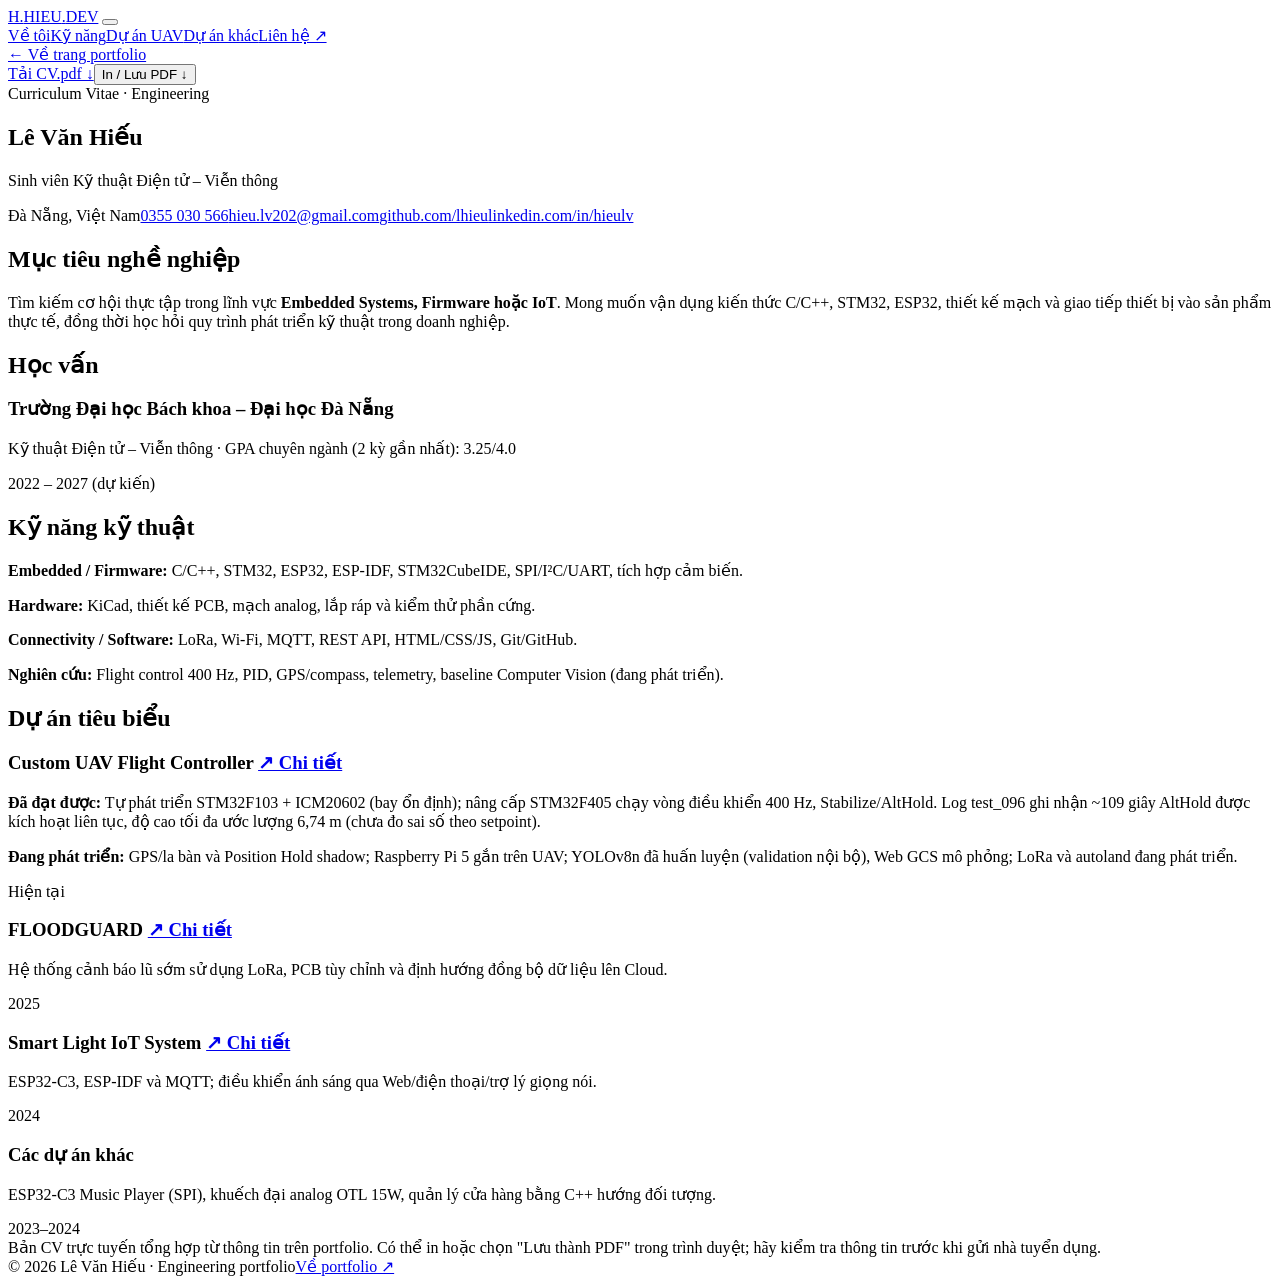
==== cv.html @ 981222a8 "Add files via upload" ====
<!doctype html>
<html lang="vi"><head><meta charset="utf-8"><meta name="viewport" content="width=device-width, initial-scale=1">
<meta name="description" content="CV trực tuyến của Lê Văn Hiếu, sinh viên Kỹ thuật Điện tử – Viễn thông, quan tâm đến thực tập Embedded/Firmware/IoT.">
<meta name="theme-color" content="#10243d"><title>CV | Lê Văn Hiếu – Embedded & Firmware</title>
<link rel="preconnect" href="https://fonts.googleapis.com"><link rel="preconnect" href="https://fonts.gstatic.com" crossorigin>
<link href="https://fonts.googleapis.com/css2?family=Inter:wght@400;500;600;700;800;900&display=swap" rel="stylesheet">
<link rel="icon" type="image/svg+xml" href="data/favicon.svg"><link rel="stylesheet" href="assets/style.css">
<script src="assets/site.js" defer></script></head><body class="cv-page">
<header class="topbar"><div class="wrap nav-inner"><a class="brand" href="index.html" aria-label="Lê Văn Hiếu, trang chủ"><span class="brand-mark">H.</span><span>HIEU<span class="brand-dot">.</span>DEV</span></a>
<button class="menu-button" type="button" aria-label="Mở menu điều hướng" aria-expanded="false" aria-controls="primary-menu"><span></span><span></span><span></span></button>
<nav class="primary-nav" id="primary-menu" aria-label="Điều hướng chính"><a href="index.html#about">Về tôi</a><a href="index.html#skills">Kỹ năng</a><a href="uav.html">Dự án UAV</a><a href="index.html#projects">Dự án khác</a><a class="nav-cta" href="index.html#contact">Liên hệ ↗</a></nav></div></header>
<main class="cv-paper-wrapper" id="main">
<div class="wrap cv-print-toolbar"><a href="index.html#about">← Về trang portfolio</a><div class="cv-toolbar-actions"><a class="btn btn-light" href="data/cv.pdf" download="Le_Van_Hieu_CV.pdf">Tải CV.pdf ↓</a><button type="button" class="btn btn-primary" onclick="window.print()">In / Lưu PDF ↓</button></div></div>
<article class="cv-paper" aria-label="Curriculum vitae – Lê Văn Hiếu">
<header class="cv-paper-head"><div><div class="eyebrow">Curriculum Vitae · Engineering</div><h1>Lê Văn <span>Hiếu</span></h1><p>Sinh viên Kỹ thuật Điện tử – Viễn thông</p></div><div class="cv-paper-contact"><span>Đà Nẵng, Việt Nam</span><a href="tel:+84355030566">0355 030 566</a><a href="mailto:hieu.lv202@gmail.com">hieu.lv202@gmail.com</a><a href="https://github.com/lhieu">github.com/lhieu</a><a href="https://linkedin.com/in/hieulv">linkedin.com/in/hieulv</a></div></header>
<section class="cv-paper-section"><h2>Mục tiêu nghề nghiệp</h2><p>Tìm kiếm cơ hội thực tập trong lĩnh vực <strong>Embedded Systems, Firmware hoặc IoT</strong>. Mong muốn vận dụng kiến thức C/C++, STM32, ESP32, thiết kế mạch và giao tiếp thiết bị vào sản phẩm thực tế, đồng thời học hỏi quy trình phát triển kỹ thuật trong doanh nghiệp.</p></section>
<section class="cv-paper-section"><h2>Học vấn</h2><div class="cv-paper-entry"><div><h3>Trường Đại học Bách khoa – Đại học Đà Nẵng</h3><p>Kỹ thuật Điện tử – Viễn thông · GPA chuyên ngành (2 kỳ gần nhất): 3.25/4.0</p></div><span>2022 – 2027 (dự kiến)</span></div></section>
<section class="cv-paper-section"><h2>Kỹ năng kỹ thuật</h2><div class="cv-paper-cols"><div><p><strong>Embedded / Firmware:</strong> C/C++, STM32, ESP32, ESP-IDF, STM32CubeIDE, SPI/I²C/UART, tích hợp cảm biến.</p><p><strong>Hardware:</strong> KiCad, thiết kế PCB, mạch analog, lắp ráp và kiểm thử phần cứng.</p></div><div><p><strong>Connectivity / Software:</strong> LoRa, Wi-Fi, MQTT, REST API, HTML/CSS/JS, Git/GitHub.</p><p><strong>Nghiên cứu:</strong> Flight control 400 Hz, PID, GPS/compass, telemetry, baseline Computer Vision (đang phát triển).</p></div></div></section>
<section class="cv-paper-section"><h2>Dự án tiêu biểu</h2>
<div class="cv-paper-entry"><div><h3>Custom UAV Flight Controller <a href="uav.html">↗ Chi tiết</a></h3><p><strong>Đã đạt được:</strong> Tự phát triển STM32F103 + ICM20602 (bay ổn định); nâng cấp STM32F405 chạy vòng điều khiển 400 Hz, Stabilize/AltHold. Log test_096 ghi nhận ~109 giây AltHold được kích hoạt liên tục, độ cao tối đa ước lượng 6,74 m (chưa đo sai số theo setpoint).</p><p><strong>Đang phát triển:</strong> GPS/la bàn và Position Hold shadow; Raspberry Pi 5 gắn trên UAV; YOLOv8n đã huấn luyện (validation nội bộ), Web GCS mô phỏng; LoRa và autoland đang phát triển.</p></div><span>Hiện tại</span></div>
<div class="cv-paper-entry"><div><h3>FLOODGUARD <a href="projects/floodguard.html">↗ Chi tiết</a></h3><p>Hệ thống cảnh báo lũ sớm sử dụng LoRa, PCB tùy chỉnh và định hướng đồng bộ dữ liệu lên Cloud.</p></div><span>2025</span></div>
<div class="cv-paper-entry"><div><h3>Smart Light IoT System <a href="projects/smart-light.html">↗ Chi tiết</a></h3><p>ESP32-C3, ESP-IDF và MQTT; điều khiển ánh sáng qua Web/điện thoại/trợ lý giọng nói.</p></div><span>2024</span></div>
<div class="cv-paper-entry"><div><h3>Các dự án khác</h3><p>ESP32-C3 Music Player (SPI), khuếch đại analog OTL 15W, quản lý cửa hàng bằng C++ hướng đối tượng.</p></div><span>2023–2024</span></div>
</section>
<footer class="cv-paper-foot">Bản CV trực tuyến tổng hợp từ thông tin trên portfolio. Có thể in hoặc chọn "Lưu thành PDF" trong trình duyệt; hãy kiểm tra thông tin trước khi gửi nhà tuyển dụng.</footer>
</article>
</main><footer class="footer cv-screen-footer"><div class="wrap"><span>© 2026 Lê Văn Hiếu · Engineering portfolio</span><a href="index.html">Về portfolio ↗</a></div></footer>
</body></html>
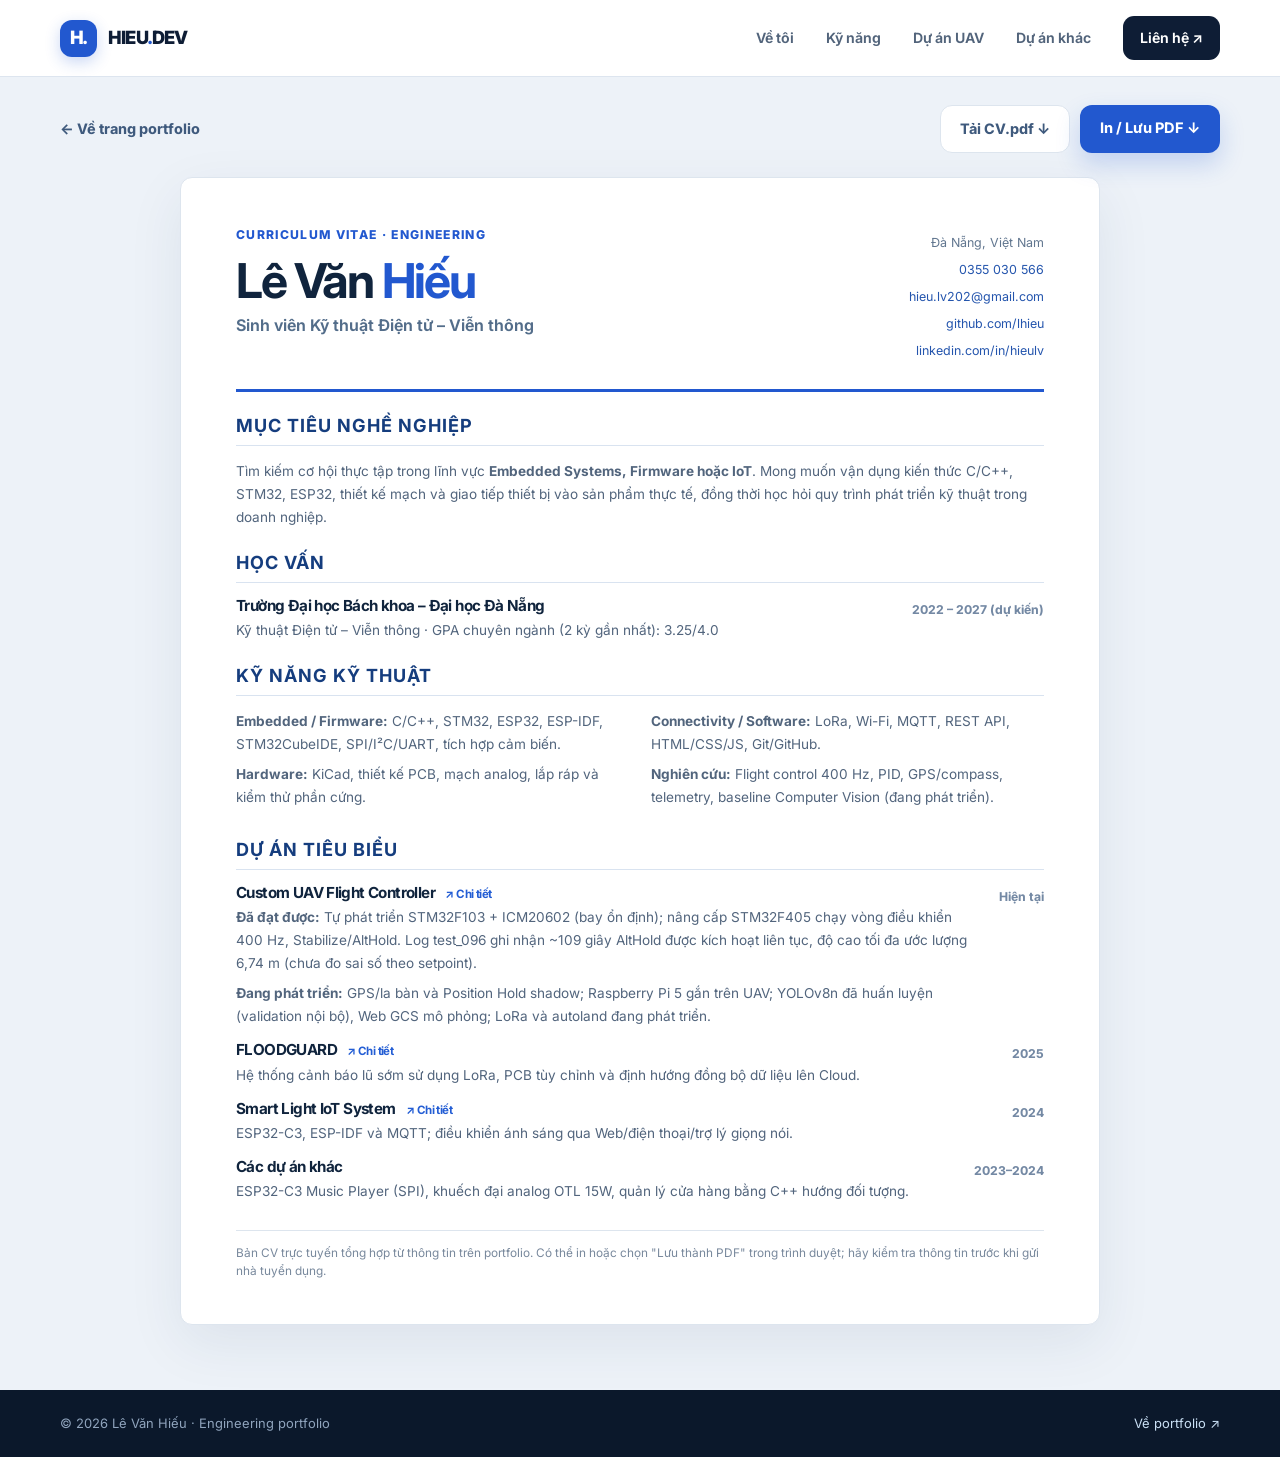
==== commit b07bb037: "cv.html" ====
--- a/cv.html
+++ b/cv.html
@@ -4,7 +4,7 @@
 <meta name="theme-color" content="#10243d"><title>CV | Lê Văn Hiếu – Embedded & Firmware</title>
 <link rel="preconnect" href="https://fonts.googleapis.com"><link rel="preconnect" href="https://fonts.gstatic.com" crossorigin>
 <link href="https://fonts.googleapis.com/css2?family=Inter:wght@400;500;600;700;800;900&display=swap" rel="stylesheet">
-<link rel="icon" type="image/svg+xml" href="data/favicon.svg"><link rel="stylesheet" href="assets/style.css">
+<link rel="icon" type="image/png" href="data/favicon.png"><link rel="stylesheet" href="assets/style.css">
 <script src="assets/site.js" defer></script></head><body class="cv-page">
 <header class="topbar"><div class="wrap nav-inner"><a class="brand" href="index.html" aria-label="Lê Văn Hiếu, trang chủ"><span class="brand-mark">H.</span><span>HIEU<span class="brand-dot">.</span>DEV</span></a>
 <button class="menu-button" type="button" aria-label="Mở menu điều hướng" aria-expanded="false" aria-controls="primary-menu"><span></span><span></span><span></span></button>
@@ -25,4 +25,4 @@
 <footer class="cv-paper-foot">Bản CV trực tuyến tổng hợp từ thông tin trên portfolio. Có thể in hoặc chọn "Lưu thành PDF" trong trình duyệt; hãy kiểm tra thông tin trước khi gửi nhà tuyển dụng.</footer>
 </article>
 </main><footer class="footer cv-screen-footer"><div class="wrap"><span>© 2026 Lê Văn Hiếu · Engineering portfolio</span><a href="index.html">Về portfolio ↗</a></div></footer>
-</body></html>+</body></html>
--- a/assets/style.css
+++ b/assets/style.css
@@ -0,0 +1,584 @@
+:root {
+  --ink: #10243d;
+  --ink-soft: #243b59;
+  --muted: #64758b;
+  --blue: #2258cf;
+  --blue-dark: #1946aa;
+  --blue-pale: #edf4ff;
+  --line: #dde5ee;
+  --paper: #ffffff;
+  --canvas: #f5f8fc;
+  --navy: #0e1d35;
+  --teal: #66dfcb;
+  --green: #147d5a;
+  --green-bg: #e5f7ef;
+  --amber: #9f6010;
+  --amber-bg: #fff1d7;
+  --shadow: 0 18px 55px rgba(21, 49, 86, .08);
+  --radius: 20px;
+  --width: 1160px;
+}
+* { box-sizing: border-box; }
+html { scroll-behavior: smooth; scroll-padding-top: 95px; }
+body { margin: 0; background: var(--canvas); color: var(--ink); font-family: Inter, -apple-system, BlinkMacSystemFont, 'Segoe UI', Roboto, Arial, sans-serif; line-height: 1.6; }
+body.menu-open { overflow: hidden; }
+a { color: inherit; text-decoration: none; }
+[hidden] { display: none !important; }
+a:focus-visible, button:focus-visible { outline: 3px solid #82afff; outline-offset: 3px; }
+button { font: inherit; }
+svg { display: block; max-width: 100%; }
+img { max-width: 100%; }
+.wrap { width: min(var(--width), calc(100% - 46px)); margin-inline: auto; }
+.sr-only { position: absolute; width: 1px; height: 1px; padding: 0; margin: -1px; overflow: hidden; clip: rect(0,0,0,0); white-space: nowrap; border: 0; }
+.topbar { position: sticky; top: 0; z-index: 80; background: rgba(255,255,255,.97); border-bottom: 1px solid rgba(217,226,237,.88); backdrop-filter: blur(18px); }
+.nav-inner { display: flex; align-items: center; min-height: 76px; gap: 30px; }
+.brand { display: inline-flex; align-items: center; gap: 11px; font-weight: 850; letter-spacing: -.045em; font-size: 1.14rem; color: var(--navy); white-space: nowrap; }
+.brand-mark { width: 37px; height: 37px; display: grid; place-items: center; background: var(--blue); color: white; border-radius: 12px; font-size: 1.15rem; letter-spacing: -.08em; box-shadow: 0 5px 15px rgba(34,88,207,.24); }
+.brand .brand-dot { color: var(--blue); }
+.primary-nav { display: flex; margin-left: auto; align-items: center; gap: clamp(14px, 2.5vw, 33px); }
+.primary-nav a { font-weight: 650; font-size: .88rem; color: #52647b; transition: color .2s ease; }
+.primary-nav a:hover, .primary-nav a[aria-current="page"] { color: var(--blue); }
+.primary-nav .nav-cta { background: var(--navy); color: #fff; border-radius: 11px; padding: 11px 17px; }
+.primary-nav .nav-cta:hover { color: #fff; background: var(--blue-dark); }
+.menu-button { display: none; margin-left: auto; border: 1px solid var(--line); background: #fff; border-radius: 12px; width: 43px; height: 43px; padding: 10px; cursor: pointer; }
+.menu-button span { display: block; height: 2px; border-radius: 2px; background: var(--ink); margin: 5px 0; }
+.kicker { display: inline-flex; align-items: center; gap: 10px; letter-spacing: .135em; font-size: .74rem; font-weight: 800; color: var(--blue); text-transform: uppercase; }
+.kicker .kicker-line { width: 28px; height: 2px; background: currentColor; }
+h1,h2,h3,h4,p { margin-top: 0; }
+h1,h2,h3,h4 { line-height: 1.2; letter-spacing: -.04em; }
+h1 { font-size: clamp(2.55rem, 4.5vw, 4.3rem); }
+h2 { font-size: clamp(1.8rem, 3vw, 2.45rem); }
+h3 { font-size: 1.22rem; }
+.lead { color: #52657d; font-size: clamp(1rem, 1.45vw, 1.1rem); line-height: 1.88; }
+.muted { color: var(--muted); }
+.eyebrow { text-transform: uppercase; font-size: .76rem; letter-spacing: .11em; font-weight: 800; color: var(--blue); }
+.btn { display: inline-flex; justify-content: center; align-items: center; gap: 9px; min-height: 48px; padding: 10px 19px; font-size: .91rem; border: 1px solid transparent; border-radius: 12px; font-weight: 740; white-space: nowrap; transition: background .2s ease, transform .2s ease, box-shadow .2s ease; cursor: pointer; }
+.btn:hover { transform: translateY(-2px); }
+.btn-primary { background: var(--blue); color: #fff; box-shadow: 0 11px 25px rgba(35,89,212,.21); }
+.btn-primary:hover { background: var(--blue-dark); }
+.btn-light { border-color: var(--line); color: var(--ink); background: #fff; }
+.btn-light:hover { background: #eef4fc; }
+.btn-navy-outline { border-color: rgba(213,230,246,.25); color: #e9f4ff; background: rgba(255,255,255,.07); }
+.btn-navy-outline:hover { background: rgba(255,255,255,.16); }
+.btn-row { display: flex; flex-wrap: wrap; gap: 11px; }
+.arrow { font-size: 1.14rem; line-height: 1; }
+.hero { background: radial-gradient(circle at 11% 17%,rgba(226,239,255,.9),transparent 26%),linear-gradient(175deg,#f9fbff 1%,#f3f7fd 100%); padding: 91px 0 81px; }
+.hero-grid { display: grid; grid-template-columns: minmax(0, 1.05fr) minmax(360px, .95fr); gap: clamp(38px, 5vw, 85px); align-items: center; }
+.hero h1 { max-width: 695px; margin: 18px 0 18px; }
+.hero h1 em { font-style: normal; color: var(--blue); }
+.hero .lead { max-width: 620px; margin-bottom: 26px; }
+.hero-micro { display: flex; flex-wrap: wrap; align-items: center; gap: 12px 17px; margin-top: 30px; font-size: .82rem; font-weight: 700; color: #657890; }
+.hero-micro .separator { width: 5px; height: 5px; background: #a7b8ca; border-radius: 50%; }
+.hero-visual { position: relative; }
+.console { position: relative; border-radius: 23px; background: var(--navy); color: #fff; box-shadow: 0 28px 65px rgba(10,30,60,.2); min-height: 458px; padding: 22px; overflow: hidden; isolation: isolate; }
+.console::before { position: absolute; inset: 0; content: ''; background-image: linear-gradient(rgba(118,161,218,.075) 1px,transparent 1px),linear-gradient(90deg,rgba(118,161,218,.075) 1px,transparent 1px); background-size: 29px 29px; mask-image: linear-gradient(90deg,black,transparent 94%); pointer-events: none; z-index: -1; }
+.console::after { position: absolute; right: -125px; top: -150px; width: 310px; height: 310px; border-radius: 50%; background: #215ec1; filter: blur(120px); opacity: .4; content: ''; pointer-events: none; }
+.console-top { display: flex; align-items: center; justify-content: space-between; gap: 12px; font-size: .71rem; font-weight: 750; letter-spacing: .1em; color: #b1c8e7; }
+.console-top .live { color: #79e4b2; }
+.console-dot { display: inline-block; width: 6px; height: 6px; background: #62db9b; border-radius: 50%; vertical-align: middle; margin-right: 5px; }
+.drone-drawing { position: relative; width: 100%; margin: 7px auto 0; height: 300px; display: grid; place-items: center; }
+.drone-drawing svg { width: min(100%, 365px); filter: drop-shadow(0 11px 34px rgba(33,115,215,.23)); }
+.drone-callout { position: absolute; padding: 9px 12px; border-radius: 10px; background: rgba(9,31,60,.86); border: 1px solid rgba(144,189,242,.19); color: #d9e7f9; font-size: .68rem; font-weight: 750; letter-spacing: .025em; }
+.drone-callout.c1 { top: 44px; left: -1px; }
+.drone-callout.c2 { right: -4px; bottom: 59px; }
+.console-foot { display: flex; gap: 13px; align-items: center; justify-content: space-between; padding: 15px 16px; background: rgba(255,255,255,.07); border: 1px solid rgba(255,255,255,.11); border-radius: 13px; }
+.console-foot strong { display: block; font-size: .94rem; letter-spacing: -.02em; }
+.console-foot small { display: block; color: #a8bfd9; margin-top: 3px; font-size: .76rem; }
+.console-tick { border-radius: 50%; background: rgba(102,223,203,.18); color: var(--teal); display: grid; place-items: center; width: 39px; height: 39px; font-size: 1.1rem; font-weight: 800; flex: none; }
+.console-sticker { position: absolute; bottom: -16px; right: -16px; background: #fff; box-shadow: var(--shadow); border: 1px solid var(--line); border-radius: 14px; padding: 12px 17px; font-size: .74rem; color: var(--muted); font-weight: 700; }
+.console-sticker b { display: block; color: var(--ink); font-size: .84rem; }
+.quick-strip { margin-top: -1px; background: #fff; border-bottom: 1px solid var(--line); }
+.quick-strip .wrap { display: flex; flex-wrap: wrap; align-items: center; justify-content: space-between; gap: 12px 28px; padding-block: 22px; }
+.quick-strip strong { color: var(--ink); font-size: .9rem; }
+.quick-strip span { color: var(--muted); font-weight: 700; font-size: .84rem; }
+.section { padding-block: 85px; }
+.section.white { background: var(--paper); }
+.section-heading { max-width: 750px; margin-bottom: 35px; }
+.section-heading h2 { margin: 12px 0 10px; }
+.section-heading p { margin-bottom: 0; color: var(--muted); font-size: .98rem; }
+.feature { display: grid; grid-template-columns: 1fr .95fr; background: #fff; border: 1px solid var(--line); border-radius: 24px; overflow: hidden; box-shadow: var(--shadow); }
+.feature-info { padding: clamp(26px, 3vw, 43px); }
+.feature-info h3 { font-size: clamp(1.53rem, 2.6vw, 2.2rem); margin: 17px 0 14px; }
+.feature-info p { color: #5f7188; margin-bottom: 20px; }
+.status-pill { display: inline-flex; gap: 6px; align-items: center; border: 1px solid transparent; font-weight: 780; border-radius: 100px; padding: 5px 11px; font-size: .72rem; letter-spacing: .005em; white-space: nowrap; }
+.status-pill.complete { color: var(--green); background: var(--green-bg); border-color: #c4eadc; }
+.status-pill.progress { color: #2358bd; background: #e6f0ff; border-color: #d2e4ff; }
+.status-pill.planned { color: var(--amber); background: var(--amber-bg); border-color: #f5deaf; }
+.feature-result { border-left: 3px solid #19a17c; padding: 3px 0 3px 13px; margin: 23px 0 24px; }
+.feature-result strong { font-size: .95rem; display: block; color: #184f43; }
+.feature-result span { display: block; color: #6b7e8b; margin-top: 3px; font-size: .85rem; }
+.chips { display: flex; gap: 7px; flex-wrap: wrap; margin: 18px 0 25px; }
+.chips span { font-size: .73rem; font-weight: 730; color: #32527c; background: #edf3fc; border: 1px solid #e0e9f7; border-radius: 7px; padding: 5px 9px; }
+.feature-side { background: #0f213c; color: #fff; padding: clamp(25px,3.3vw,44px); display: flex; flex-direction: column; justify-content: space-between; position: relative; overflow: hidden; }
+.feature-side::before { content: ''; position: absolute; inset: 0; pointer-events: none; opacity: .45; background: radial-gradient(circle at 85% 16%,#245ab4,transparent 35%),linear-gradient(transparent 93%,rgba(131,186,243,.12) 94%),linear-gradient(90deg,transparent 93%,rgba(131,186,243,.12) 94%); background-size: auto,22px 22px,22px 22px; }
+.feature-side > * { position: relative; }
+.feature-side .side-heading { color: #a9c4e6; font-size: .74rem; font-weight: 750; letter-spacing: .12em; text-transform: uppercase; }
+.feature-side .side-title { font-size: 1.5rem; font-weight: 760; letter-spacing: -.035em; line-height: 1.28; margin: 9px 0 19px; }
+.track-step { display: flex; align-items: flex-start; gap: 12px; margin: 18px 0; }
+.track-number.complete { color: #75e5c0; border-color: rgba(117,229,192,.44); }
+.track-number.progress { color: #b7d8f8; }
+.track-number.planned { color: #f4d092; }
+.track-number { display: grid; place-items: center; flex: none; width: 28px; height: 28px; border-radius: 9px; border: 1px solid rgba(152,198,244,.24); color: #b7d8f8; font-size: .77rem; font-weight: 800; }
+.track-step b { display: block; font-size: .87rem; color: #f5faff; }
+.track-step small { display: block; font-size: .77rem; color: #a3bbd7; margin-top: 5px; line-height: 1.7; }
+.feature-caption { border-top: 1px solid rgba(172,207,247,.2); padding-top: 16px; font-size: .76rem; color: #a2bddf; }
+.card-grid { display: grid; grid-template-columns: repeat(3, minmax(0,1fr)); gap: 17px; }
+.card-small { background: #fff; border: 1px solid var(--line); border-radius: 17px; padding: 25px; min-height: 208px; transition: box-shadow .22s, transform .22s; }
+.card-small:hover { box-shadow: var(--shadow); transform: translateY(-3px); }
+.card-small .card-year { display: block; font-size: .74rem; letter-spacing: .08em; color: var(--blue); font-weight: 850; margin-bottom: 13px; }
+.card-small h3 { font-size: 1.07rem; margin: 0 0 10px; }
+.card-small p { font-size: .85rem; color: var(--muted); line-height: 1.8; margin: 0; }
+.card-small .chipline { margin-top: 16px; font-size: .74rem; font-weight: 800; color: #547299; }
+.skills-grid { display: grid; grid-template-columns: repeat(3,minmax(0,1fr)); gap: 17px; }
+.skill-block { background: #fff; border: 1px solid var(--line); border-radius: 17px; padding: 25px; }
+.skill-icon { width: 42px; height: 42px; display: grid; place-items: center; background: #ebf2ff; color: var(--blue); border-radius: 13px; font-weight: 900; font-size: 1.03rem; margin-bottom: 19px; }
+.skill-block h3 { font-size: 1.1rem; margin-bottom: 8px; }
+.skill-block p { font-size: .87rem; color: var(--muted); margin: 0; line-height: 1.8; }
+.about-grid { display: grid; grid-template-columns: 1.15fr .85fr; gap: 38px; align-items: start; }
+.about-grid .lead { font-size: 1.04rem; }
+.info-panel { background: #f4f7fc; border: 1px solid var(--line); border-radius: 17px; padding: 25px; }
+.info-panel .info-label { text-transform: uppercase; color: var(--blue); font-weight: 830; letter-spacing: .12em; font-size: .72rem; }
+.info-panel b { display: block; font-size: 1rem; margin: 12px 0 7px; }
+.info-panel p { color: var(--muted); font-size: .86rem; margin-bottom: 13px; }
+.info-panel hr { border: none; border-top: 1px solid var(--line); margin: 20px 0; }
+.contact-section { padding: 72px 0 87px; background: var(--navy); color: #fff; }
+.contact-grid { display: grid; grid-template-columns: 1fr auto; gap: 32px; align-items: center; }
+.contact-section .kicker { color: #7fe6d4; }
+.contact-section h2 { font-size: clamp(1.8rem,3vw,2.4rem); margin: 14px 0; }
+.contact-section p { color: #b0c6df; max-width: 650px; margin-bottom: 0; }
+.contact-actions { display: flex; gap: 10px; flex-wrap: wrap; justify-content: flex-end; }
+.contact-section .btn-light { color: var(--navy); }
+.footer { padding: 23px 0; background: #0b182b; color: #90a4bd; font-size: .81rem; }
+.footer .wrap { display: flex; justify-content: space-between; align-items: center; flex-wrap: wrap; gap: 10px; }
+.footer a { color: #cae0f5; }
+/* Independent UAV case-study page */
+.case-hero { background: linear-gradient(135deg,#102542,#0c192e 78%); color: #fff; padding: 58px 0 73px; overflow: hidden; }
+.breadcrumb { display: inline-flex; align-items: center; gap: 9px; font-size: .8rem; color: #b0c3de; margin-bottom: 35px; }
+.breadcrumb a:hover { color: #fff; text-decoration: underline; }
+.case-grid { display: grid; grid-template-columns: minmax(0,1fr) minmax(330px,.85fr); align-items: center; gap: clamp(34px,4.5vw,65px); }
+.case-hero .kicker { color: #76e1d0; }
+.case-hero h1 { font-size: clamp(2.25rem,4vw,3.75rem); max-width: 730px; margin: 19px 0 20px; }
+.case-hero .lead { color: #b8cbe3; max-width: 680px; }
+.case-hero .btn-row { margin-top: 27px; }
+.case-visual { border: 1px solid rgba(169,199,240,.22); border-radius: 23px; background: rgba(255,255,255,.035); padding: 24px; box-shadow: 0 25px 60px rgba(0,0,0,.17); }
+.case-visual .drone-drawing { height: 260px; }
+.case-stats { display: grid; grid-template-columns: 1fr 1fr; gap: 9px; }
+.case-stat { border: 1px solid rgba(169,199,240,.19); background: rgba(255,255,255,.055); border-radius: 12px; padding: 13px; }
+.case-stat b { display: block; font-size: .91rem; color: #e9f4ff; }
+.case-stat span { display: block; font-size: .73rem; color: #a8c3e1; line-height: 1.6; margin-top: 4px; }
+.case-summary { padding-block: 27px; background: #fff; border-bottom: 1px solid var(--line); }
+.case-summary-inner { display: grid; grid-template-columns: repeat(3,1fr); gap: 20px; }
+.case-summary-item { padding: 5px 20px; border-right: 1px solid var(--line); }
+.case-summary-item:first-child { padding-left: 0; }
+.case-summary-item:last-child { border-right: none; }
+.case-summary-item b { display: block; font-size: .91rem; }
+.case-summary-item small { display: block; margin-top: 6px; color: var(--muted); line-height: 1.5; }
+.inpage-nav { position: sticky; z-index: 25; top: 76px; background: rgba(247,250,254,.97); border-bottom: 1px solid var(--line); }
+.inpage-links { display: flex; gap: 30px; overflow-x: auto; padding-block: 13px; scrollbar-width: thin; white-space: nowrap; }
+.inpage-links a { font-weight: 750; color: #536983; font-size: .78rem; }
+.inpage-links a:hover { color: var(--blue); }
+.explain-grid { display: grid; grid-template-columns: 1fr 1fr; gap: 18px; }
+.explain-card { background: #fff; border: 1px solid var(--line); padding: 30px; border-radius: 18px; }
+.explain-card h3 { font-size: 1.32rem; }
+.explain-card p { color: var(--muted); font-size: .94rem; line-height: 1.85; margin-bottom: 13px; }
+.explain-card ul, .phase-card ul { padding-left: 21px; color: #52657d; line-height: 1.85; font-size: .91rem; }
+.explain-card li, .phase-card li { margin: 7px 0; }
+.arch-board { background: #fff; border: 1px solid var(--line); border-radius: 20px; padding: clamp(25px,4vw,44px); box-shadow: 0 13px 35px rgba(20,45,78,.05); }
+.arch-parts { display: grid; grid-template-columns: repeat(4,minmax(0,1fr)); gap: 13px; align-items: stretch; margin-top: 24px; }
+.arch-part { position: relative; min-height: 141px; padding: 23px 16px; border-radius: 13px; border: 1px solid #dce7f3; background: #f4f8fe; text-align: center; }
+.arch-part:not(:last-child)::after { position: absolute; content: '\2192'; right: -16px; top: 45%; font-size: 1.38rem; color: #6795dd; z-index: 2; font-weight: 800; }
+.arch-ico { margin: auto auto 13px; width: 36px; height: 36px; border-radius: 11px; background: #e0ecfe; color: var(--blue); display: grid; place-items: center; font-size: 1.1rem; font-weight: 880; }
+.arch-part b { display: block; font-size: .88rem; }
+.arch-part small { display: block; font-size: .74rem; color: var(--muted); line-height: 1.55; margin-top: 7px; }
+.arch-bottom { display: grid; grid-template-columns: minmax(0, 1fr) minmax(0, 1fr); gap: 16px; margin-top: 21px; }
+.arch-bottom .link-box { display: flex; align-items: start; gap: 11px; border: 1px solid var(--line); border-radius: 11px; padding: 18px; }
+.link-box b { display: block; font-size: .89rem; }
+.link-box span { color: var(--muted); display: block; font-size: .81rem; margin-top: 4px; }
+.link-box .symbol { color: var(--blue); font-size: 1.3rem; }
+.arch-note { color: #77899c; font-size: .8rem; line-height: 1.7; margin: 19px 0 0; }
+.phase-grid { display: grid; grid-template-columns: repeat(2,minmax(0,1fr)); gap: 18px; }
+.phase-card { background: #fff; border: 1px solid var(--line); border-radius: 18px; padding: 28px; }
+.phase-card .phase-head { display: flex; justify-content: space-between; align-items: center; flex-wrap: wrap; gap: 9px; }
+.phase-card .phase-id { color: #7890ac; font-size: .75rem; font-weight: 800; letter-spacing: .08em; }
+.phase-card h3 { font-size: 1.17rem; margin: 18px 0 9px; }
+.phase-card p { color: var(--muted); font-size: .89rem; margin: 0; }
+.phase-card ul { margin-bottom: 0; }
+.phase-card.complete { border-top: 4px solid #26a67f; }
+.phase-card.progress { border-top: 4px solid #4f87e6; }
+.phase-card.planned { border-top: 4px solid #ecb85f; }
+.evidence-box { display: grid; grid-template-columns: 1fr 1fr; gap: 20px; align-items: stretch; }
+.evidence-box.has-media { grid-template-columns: 1fr; }
+.evidence-proven { padding: 30px; border-radius: 19px; background: #10243f; color: #fff; }
+.evidence-proven h3 { font-size: 1.33rem; }
+.evidence-proven p, .evidence-proven li { color: #c2d5ec; font-size: .9rem; }
+.evidence-proven ul { padding-left: 21px; }
+.evidence-proven li { margin: 10px 0; }
+.evidence-placeholder { border: 1px dashed #b8cae0; border-radius: 19px; background: #f9fbfe; padding: 27px; display: flex; flex-direction: column; justify-content: center; gap: 13px; }
+.evidence-placeholder .placeholder-mark { width: 48px; height: 48px; border-radius: 14px; background: #e5efff; color: var(--blue); display: grid; place-items: center; font-size: 1.4rem; }
+.evidence-placeholder b { font-size: 1rem; }
+.evidence-placeholder p { font-size: .86rem; color: var(--muted); margin: 0; }
+.media-grid { display: grid; grid-template-columns: repeat(2,minmax(0,1fr)); gap: 18px; margin-top: 22px; }
+.media-item { border-radius: 15px; background: #fff; border: 1px solid var(--line); overflow: hidden; }
+.media-item img, .media-item video { width: 100%; aspect-ratio: 16 / 10; object-fit: cover; display: block; background: #10243f; }
+.media-item .media-desc { padding: 14px 17px; }
+.media-item .media-desc b { display: block; font-size: .92rem; }
+.media-item .media-desc small { display: block; font-size: .79rem; color: var(--muted); margin-top: 4px; }
+.log-grid { display: grid; grid-template-columns: .72fr 1.28fr; gap: 34px; align-items: start; }
+.log-aside { background: #eaf2ff; border: 1px solid #d4e4fa; border-radius: 17px; padding: 27px; }
+.log-aside strong { font-size: 1rem; }
+.log-aside p { color: #526984; font-size: .87rem; margin: 10px 0 17px; }
+.log-aside code { font-size: .79rem; color: #194da4; background: #fff; border-radius: 6px; padding: 4px 6px; }
+.log-list { display: grid; gap: 14px; }
+.log-item { position: relative; border: 1px solid var(--line); border-radius: 16px; background: #fff; padding: 22px 24px; }
+.log-item time { display: inline-block; font-size: .76rem; font-weight: 800; color: var(--blue); margin-bottom: 8px; }
+.log-item h3 { font-size: 1.02rem; margin-bottom: 9px; }
+.log-item p { color: var(--muted); font-size: .86rem; line-height: 1.75; margin: 0; }
+.log-item .status-pill { margin-top: 13px; }
+.case-cta { padding: 67px 0; background: var(--navy); color: #fff; }
+.case-cta .wrap { display: grid; grid-template-columns: 1fr auto; gap: 25px; align-items: center; }
+.case-cta h2 { margin: 0 0 12px; }
+.case-cta p { color: #abc4de; margin: 0; }
+/* Guard small devices, keyboard access and reduced motion. */
+@media (max-width: 1000px) {
+  .hero-grid,.case-grid { grid-template-columns: 1fr 1fr; gap: 27px; }
+  .console { min-height: 425px; }
+  .feature { grid-template-columns: 1.1fr .9fr; }
+  .card-grid, .skills-grid { grid-template-columns: repeat(2,minmax(0,1fr)); }
+}
+@media (max-width: 900px) {
+  html { scroll-padding-top: 78px; }
+  .wrap { width: min(var(--width), calc(100% - 34px)); }
+  .nav-inner { min-height: 69px; }
+  .menu-button { display: block; }
+  .primary-nav { display: none; position: absolute; top: 69px; left: 0; right: 0; background: #fff; padding: 18px 20px 24px; box-shadow: 0 30px 35px rgba(14,33,63,.17); border-bottom: 1px solid var(--line); flex-direction: column; align-items: stretch; gap: 0; }
+  .primary-nav.open { display: flex; }
+  .primary-nav a { padding: 11px 8px; font-size: .96rem; }
+  .primary-nav a.nav-cta { margin-top: 7px; text-align: center; padding: 13px; }
+  .hero { padding: 65px 0 63px; }
+  .hero-grid,.case-grid,.feature,.about-grid,.explain-grid,.evidence-box,.log-grid { grid-template-columns: 1fr; }
+  .hero-visual { max-width: 520px; }
+  .console { min-height: 440px; }
+  .console-sticker { right: 9px; }
+  .section { padding-block: 64px; }
+  .feature-info, .feature-side { padding: 27px; }
+  .quick-strip .wrap { justify-content: flex-start; }
+  .case-hero { padding: 38px 0 55px; }
+  .breadcrumb { margin-bottom: 28px; }
+  .case-visual { max-width: 560px; }
+  .inpage-nav { top: 69px; }
+  .contact-grid,.case-cta .wrap { grid-template-columns: 1fr; }
+  .contact-actions { justify-content: flex-start; }
+  .arch-parts { grid-template-columns: repeat(2,minmax(0,1fr)); }
+  .arch-part:nth-child(2)::after { display: none; }
+}
+@media (max-width: 500px) {
+  .hero h1 { font-size: 2.65rem; }
+  .hero-micro .separator { display: none; }
+  .card-grid,.skills-grid,.phase-grid,.case-summary-inner,.arch-bottom,.media-grid { grid-template-columns: 1fr; }
+  .card-small { min-height: 0; }
+  .case-summary-item,.case-summary-item:first-child { border-right: none; border-bottom: 1px solid var(--line); padding: 8px 0 15px; }
+  .case-summary-item:last-child { border-bottom: none; }
+  .arch-part { padding: 15px 10px; min-height: 155px; }
+  .arch-part:not(:last-child)::after { display: none; }
+  .console { min-height: 402px; padding: 17px; }
+  .drone-drawing { height: 270px; }
+  .drone-callout.c1 { top: 20px; }
+  .drone-callout.c2 { bottom: 35px; }
+  .btn-row { flex-wrap: wrap; }
+  .btn { white-space: normal; text-align: center; }
+  .feature-info,.feature-side { padding: 22px; }
+  .footer .wrap { align-items: flex-start; flex-direction: column; }
+}
+@media (prefers-reduced-motion: reduce) {
+  *, *::before, *::after { scroll-behavior: auto !important; transition: none !important; animation: none !important; }
+}
+
+
+/* v3: CV-first landing page, remaining compatible with the UAV case-study. */
+.cv-hero { padding: 77px 0 73px; background: radial-gradient(circle at 8% 9%,rgba(225,237,255,.8),transparent 34%),linear-gradient(130deg,#f9fbff 0%,#f1f6fd 100%); }
+.cv-hero-grid { display: grid; grid-template-columns: minmax(0,1.18fr) minmax(330px,.82fr); gap: clamp(36px,5.5vw,85px); align-items: center; }
+.cv-hero-copy { padding-top: 3px; }
+.hero-greeting { margin: 26px 0 0; color: #485e7b; font-weight: 720; font-size: 1.03rem; }
+.cv-name { font-size: clamp(3.6rem,7.2vw,6.2rem); margin: 1px 0 5px !important; letter-spacing: -.068em; line-height: 1.09; }
+.cv-name em { color: var(--blue); font-style: normal; }
+.cv-headline { font-weight: 760; font-size: clamp(1.14rem,2.2vw,1.48rem); margin: 10px 0 21px; color: var(--ink-soft); letter-spacing: -.03em; }
+.cv-hero-copy .lead { line-height: 1.8; margin: 0 0 12px; color: #526780; font-size: 1.025rem; }
+.cv-intro-second { color: #59718d; font-size: .94rem; line-height: 1.85; max-width: 630px; }
+.cv-intro-second strong { color: #184b9e; }
+.cv-facts { display: flex; flex-wrap: wrap; column-gap: 22px; row-gap: 8px; margin: 19px 0 24px; color: #4b6381; font-size: .82rem; font-weight: 730; }
+.cv-actions { align-items: center; }
+.cv-download { display: inline-flex; align-items: center; justify-content: center; min-height: 48px; font-size: .86rem; font-weight: 800; padding: 9px 6px; color: var(--blue); text-decoration: underline; text-underline-offset: 5px; }
+.cv-download:hover { color: var(--blue-dark); }
+.cv-personal-card { background: #fff; border: 1px solid #dbe5f1; border-radius: 23px; box-shadow: 0 24px 60px rgba(20,50,93,.09); padding: 27px 30px 25px; position: relative; }
+.cv-personal-card::after { content: ''; position: absolute; z-index: 0; border-radius: 50%; width: 114px; height: 114px; top: 16px; right: 15px; background: radial-gradient(circle, rgba(188,214,249,.45),transparent 72%); pointer-events: none; }
+.cv-portrait-frame { text-align: center; border-bottom: 1px solid var(--line); padding-bottom: 23px; position: relative; z-index: 1; }
+.cv-portrait-frame img { width: min(210px,100%); height: 210px; aspect-ratio: 1; border-radius: 50%; border: 7px solid #fff; box-shadow: 0 0 0 1px #d5e4f7, 0 12px 24px rgba(33,88,181,.11); object-fit: cover; margin: 0 auto; display: block; }
+.portrait-text { display: flex; flex-wrap: wrap; gap: 6px; align-items: center; justify-content: center; margin: 16px 0 0; color: #4e6a91; font-size: .65rem; font-weight: 800; letter-spacing: .08em; }
+.portrait-text span+span { border-left: 1px solid #b7cce9; padding-left: 9px; }
+.cv-profile-body { padding: 22px 0 0; }
+.cv-profile-label { text-transform: uppercase; color: var(--blue); font-weight: 820; letter-spacing: .1em; font-size: .72rem; }
+.cv-profile-body h2 { font-size: 1.19rem; margin: 7px 0 5px; letter-spacing: -.025em; }
+.cv-profile-body p { color: #536987; font-size: .86rem; margin-bottom: 12px; }
+.cv-profile-meta { display: flex; flex-wrap: wrap; gap: 7px 13px; font-size: .76rem; font-weight: 660; color: #6a7f99; }
+.cv-profile-meta strong { color: var(--ink); }
+.cv-profile-divider { border-top: 1px solid var(--line); margin: 17px 0; }
+.cv-profile-body p.cv-career { font-weight: 770; color: var(--ink); margin: 7px 0 0; }
+.cv-strip .wrap { justify-content: flex-start; gap: 13px 33px; }
+.cv-strip strong { color: #10243d; margin-right: 9px; }
+.cv-skills { grid-template-columns: repeat(4,minmax(0,1fr)); }
+.cv-skills .skill-block { padding: 25px 20px; }
+.cv-skills .skill-block h3 { font-size: 1.05rem; }
+.cv-project-grid { grid-template-columns: repeat(3,minmax(0,1fr)); }
+.project-tile { min-width: 0; }
+.project-tile-link { display: flex; flex-direction: column; height: 100%; background: #fff; border: 1px solid var(--line); border-radius: 17px; padding: 24px; min-height: 298px; transition: transform .22s,box-shadow .22s,border-color .22s; }
+.project-tile-link:hover,.project-tile-link:focus-visible { border-color: #a7c3ee; box-shadow: var(--shadow); transform: translateY(-4px); }
+.project-tile-icon { display: grid; place-items: center; width: 48px; height: 48px; border-radius: 12px; font-size: .89rem; font-weight: 900; margin-bottom: 21px; letter-spacing: -.03em; }
+.project-tile-icon.aqua { background: #e6f8f4; color: #16826f; }
+.project-tile-icon.indigo { background: #e9eeff; color: #365cbd; }
+.project-tile-icon.violet { background: #f1eaff; color: #7953b9; }
+.project-tile-icon.orange { background: #fff0e3; color: #bd6a21; }
+.project-tile-icon.slate { background: #edf2f6; color: #34526d; }
+.project-tile .card-year { display: block; font-size: .69rem; letter-spacing: .065em; color: #5576a5; font-weight: 850; margin-bottom: 8px; }
+.project-tile h3 { font-size: 1.09rem; margin: 0 0 9px; }
+.project-tile p { font-size: .86rem; line-height: 1.8; color: var(--muted); margin: 0 0 18px; }
+.project-taglist { display: flex; flex-wrap: wrap; gap: 6px; margin-top: auto; padding-bottom: 19px; }
+.project-taglist span { border-radius: 6px; font-size: .69rem; font-weight: 730; background: #f1f5fa; color: #53708f; padding: 4px 7px; }
+.project-tile-action { display: block; border-top: 1px solid var(--line); padding-top: 13px; color: var(--blue); font-weight: 770; font-size: .82rem; }
+/* Future independent project pages. */
+.simple-hero { background: linear-gradient(140deg,#f6faff,#eaf2fe); padding: 48px 0 78px; }
+.light-breadcrumb { color: #6c7f97; margin-bottom: 36px; }
+.light-breadcrumb a:hover { color: var(--blue); }
+.simple-hero-layout { display: grid; grid-template-columns: minmax(0,1.18fr) minmax(300px,.82fr); gap: clamp(35px,5vw,76px); align-items: center; }
+.simple-hero h1 { margin: 12px 0; font-size: clamp(2.5rem,4.5vw,4.2rem); }
+.simple-hero .lead { max-width: 690px; }
+.simple-role { font-size: 1.04rem; font-weight: 750; color: #35547d; }
+.simple-side { padding: 32px; background: #fff; border: 1px solid var(--line); border-radius: 20px; box-shadow: var(--shadow); }
+.simple-side .large { width: 79px; height: 79px; border-radius: 19px; font-size: 1.22rem; }
+.simple-side-label { display: block; font-weight: 850; color: var(--blue); font-size: .72rem; letter-spacing: .11em; text-transform: uppercase; margin-bottom: 10px; }
+.simple-side h2 { font-size: 1.33rem; }
+.simple-side p { color: var(--muted); font-size: .9rem; margin: 0; }
+.simple-content-grid { display: grid; grid-template-columns: 1fr 1fr; gap: 18px; }
+.simple-panel { border: 1px solid var(--line); background: #fff; padding: 31px; border-radius: 17px; }
+.simple-panel h2 { margin: 10px 0 14px; font-size: 1.5rem; }
+.simple-panel p,.simple-panel li { color: #5b6e86; font-size: .95rem; line-height: 1.85; }
+.simple-panel ul { padding-left: 20px; margin: 0; }
+.simple-placeholder { display: flex; gap: 20px; align-items: center; background: #fff; border: 1px dashed #aabedb; border-radius: 16px; padding: 24px; }
+.simple-placeholder-symbol { display: grid; place-items: center; flex: 0 0 52px; height: 52px; background: #edf4ff; color: #2861cb; border-radius: 12px; font-size: 1.55rem; }
+.simple-placeholder p { color: var(--muted); font-size: .87rem; margin: 5px 0 0; }
+@media (max-width: 1050px) { .cv-hero-grid { gap: 34px; } .cv-skills { grid-template-columns: repeat(2,minmax(0,1fr)); } }
+@media (max-width: 900px) { .cv-hero { padding: 54px 0 60px; } .cv-hero-grid, .simple-hero-layout, .simple-content-grid { grid-template-columns: 1fr; } .cv-personal-card { max-width: 520px; } .cv-name { font-size: clamp(3.5rem,9vw,5.1rem); } .simple-hero { padding: 37px 0 56px; } }
+@media (max-width: 610px) { .cv-project-grid { grid-template-columns: 1fr; } .cv-portrait-frame img { width: 195px; height: 195px; } .cv-personal-card { padding: 22px; } .cv-name { font-size: clamp(3rem,12vw,4.2rem); } .cv-skills { grid-template-columns: 1fr; } .cv-download { padding-left: 4px; } .simple-placeholder { align-items: flex-start; } }
+
+
+/* CV page for viewing and browser Print / Save as PDF. */
+.cv-paper-wrapper { padding: 28px 0 65px; background: #edf2f8; }
+.cv-print-toolbar { display: flex; justify-content: space-between; align-items: center; padding-bottom: 24px; gap: 13px; }
+.cv-print-toolbar a { color: #3f5a7d; font-size: .9rem; font-weight: 750; }
+.cv-paper { max-width: 920px; margin: auto; padding: 47px 55px 43px; background: #fff; border: 1px solid var(--line); border-radius: 12px; box-shadow: var(--shadow); }
+.cv-paper-head { display: flex; justify-content: space-between; align-items: start; gap: 27px; padding-bottom: 28px; border-bottom: 3px solid #2258cf; }
+.cv-paper-head h1 { margin: 8px 0 3px; font-size: clamp(2.2rem,4vw,3rem); }
+.cv-paper-head h1 span { color: var(--blue); }
+.cv-paper-head p { color: #536d8a; font-size: 1rem; margin-bottom: 0; font-weight: 650; }
+.cv-paper-contact { display: flex; flex-direction: column; align-items: flex-end; gap: 7px; font-size: .78rem; color: #61768f; padding-top: 8px; }
+.cv-paper-contact a { color: #2455ad; }
+.cv-paper-section { margin-top: 23px; }
+.cv-paper-section h2 { font-size: 1.13rem; color: #153d7e; text-transform: uppercase; letter-spacing: .055em; padding-bottom: 8px; margin-bottom: 14px; border-bottom: 1px solid #d9e3f0; }
+.cv-paper-section p,.cv-paper-section li { font-size: .85rem; color: #52657d; line-height: 1.7; margin-bottom: 7px; }
+.cv-paper-entry { display: flex; justify-content: space-between; gap: 18px; margin-bottom: 13px; }
+.cv-paper-entry > span { white-space: nowrap; color: #7489a4; font-size: .76rem; font-weight: 750; padding-top: 3px; }
+.cv-paper-entry h3 { font-size: .95rem; margin: 0 0 4px; }
+.cv-paper-entry h3 a { font-size: .72rem; color: #235dd4; font-weight: 700; margin-left: 7px; }
+.cv-paper-entry p:last-child { margin-bottom: 0; }
+.cv-paper-cols { display: grid; grid-template-columns: repeat(2,minmax(0,1fr)); gap: 22px; }
+.cv-paper-foot { font-size: .74rem; line-height: 1.6; color: #78889c; border-top: 1px solid var(--line); padding-top: 13px; margin-top: 26px; }
+@media(max-width:900px) { .cv-paper { padding: 28px 22px; } .cv-paper-head { flex-direction: column; gap: 8px; } .cv-paper-contact { align-items: flex-start; } .cv-paper-cols { grid-template-columns: 1fr; gap: 0; } }
+@media print { @page { size:A4; margin: 12mm 13mm; } body.cv-page { background:#fff; color:#12243f; -webkit-print-color-adjust:exact; print-color-adjust:exact; } .cv-page .topbar,.cv-page .cv-print-toolbar,.cv-page .cv-screen-footer { display:none!important; } .cv-page .cv-paper-wrapper { padding:0; background:#fff; } .cv-page .cv-paper { border:0; box-shadow:none; padding:0; max-width:none; border-radius:0; } .cv-page .cv-paper-section { break-inside:avoid; page-break-inside:avoid; margin-top:16px; } .cv-page .cv-paper-section h2 { font-size:11pt; margin-bottom:9px; padding-bottom:5px; } .cv-page .cv-paper-section p { font-size:8.5pt; line-height:1.45; } .cv-page .cv-paper-head h1 { font-size:24pt; } .cv-page .cv-paper-entry { margin-bottom:8px; } .cv-page .cv-paper-foot { display:none; } }
+
+.contact-direct { display:flex; flex-wrap:wrap; gap:8px 20px; margin-top:18px; font-size:.86rem; color:#b8d7f5; font-weight:640; }
+.contact-direct a:hover { color:#fff; text-decoration:underline; }
+
+/* v4: UAV project case study sourced from the PBL5 progress report. */
+.case-hero-v4 { padding-bottom: 64px; }
+.case-hero-v4 h1 { font-size: clamp(2.1rem, 3.55vw, 3.45rem); max-width: 740px; }
+.case-hero-v4 h1 em { font-style: normal; color:#89d9dc; }
+.case-hero-v4 .case-grid { grid-template-columns: minmax(0,1fr) minmax(340px,.9fr); }
+.case-hero-v4 .lead { color:#c6d7e9; }
+.case-photo-frame { border-radius: 19px; border: 1px solid rgba(255,255,255,.16); overflow: hidden; position: relative; margin: 0; background: #172b46; box-shadow: 0 24px 45px rgba(0,0,0,.2); }
+.case-photo-frame > img { aspect-ratio: 4/3; width: 100%; display: block; object-fit: cover; }
+.case-photo-frame figcaption { display: flex; align-items: center; justify-content: space-between; gap: 12px; background:rgba(10,23,42,.97); font-size:.72rem; color:#a8bdd8; padding: 13px 17px; }
+.case-photo-frame .photo-corner { color:#80e0cc; text-transform:uppercase; font-weight:800; letter-spacing:.05em; }
+.case-inline-status { display:flex; gap: 10px; flex-wrap:wrap; margin: 0 0 21px; }
+.dark-signal { display: inline-flex; align-items:center; gap:7px; color:#bbf5de; border:1px solid rgba(118,218,188,.22); background:rgba(89,216,173,.09); font-weight:700; padding:7px 10px; border-radius:9px; font-size:.77rem; }
+.dark-signal i { background:#50cf9a; width:7px;height:7px;border-radius:100%;display:inline-block; }
+.dark-signal.subdued { color:#c5cfe0; border-color:rgba(213,231,253,.14); background:rgba(255,255,255,.04); }
+.achievement-strip { background:white; border-bottom:1px solid var(--line); }
+.achievement-grid { display:grid; grid-template-columns:repeat(4,minmax(0,1fr)); padding:25px 0; }
+.achievement-grid > div { padding:8px 19px 8px 23px; border-right:1px solid var(--line); }
+.achievement-grid > div:first-child { padding-left:0; }
+.achievement-grid > div:last-child { border:0; }
+.achievement-grid strong { font-size:clamp(1.45rem,2.3vw,2.2rem); line-height:1.15; letter-spacing:-.06em; display:block; color:#194d9a; }
+.achievement-grid strong span { font-size:.51em; letter-spacing:0; }
+.achievement-grid small { font-size:.77rem; display:block; margin-top:8px; line-height:1.5; color:#647b93; }
+.report-attribution { font-size:.79rem; color:#6a819b; margin:19px 0 0; }
+.overview-panel { height:100%; }
+.small-cap { color:#2258cf; font-size:.71rem; font-weight:820; text-transform:uppercase; letter-spacing:.085em; margin-bottom:10px; }
+.status-explain { display:flex; gap:13px; align-items:flex-start; margin:19px 0; }
+.status-explain .status-pill { flex:none; }
+.status-explain p { margin:0; font-size:.85rem; line-height:1.7; }
+.flight-proof-grid { display:grid; grid-template-columns: .92fr 1.08fr; gap:20px; align-items:stretch; }
+.proof-main { border-radius:19px; border:1px solid var(--line); background:#f7faff; padding:25px; }
+.proof-banner h3 { margin:17px 0 9px; font-size:1.27rem; }
+.proof-banner p { color:#526987; line-height:1.8; font-size:.9rem; margin-bottom:22px; }
+.data-mini-grid { display:grid; grid-template-columns: repeat(2,minmax(0,1fr)); gap:10px; }
+.data-mini-grid>div { padding:13px; background:white; border:1px solid #e2eaf5; border-radius:12px; }
+.data-mini-grid b { display:block; color:#174992; font-size:1.27rem; letter-spacing:-.03em; }
+.data-mini-grid small { display:block; color:#6b7f97; font-size:.72rem; line-height:1.5; margin-top:3px; }
+.metric-caveat { font-size:.78rem; color:#6b7f93; line-height:1.65; margin:20px 0 0; }
+.technical-figure { background:#fff; border:1px solid var(--line); border-radius:18px; overflow:hidden; margin:0; box-shadow:0 8px 26px rgba(10,39,81,.04); }
+.technical-figure img { width:100%; height:auto; display:block; object-fit:contain; }
+.technical-figure figcaption { color:#64768d; padding:13px 17px; border-top:1px solid #edf1f7; font-size:.76rem; line-height:1.55; background:#fff; }
+.technical-figure figcaption b { color:#223e65; }
+.photo-figure { display:flex; flex-direction:column; justify-content:center; }
+.photo-figure img { flex:1; max-height:410px; width:100%; object-fit:contain; padding:12px; }
+.two-feature-panels { display:grid; grid-template-columns: repeat(2,minmax(0,1fr)); gap:17px; margin-top:18px; }
+.tech-info-panel { background:#fff; border:1px solid var(--line); padding:25px 27px; border-radius:15px; }
+.tech-info-panel h3 { font-size:1.1rem; margin:9px 0 12px; }
+.tech-info-panel p { font-size:.88rem; color:#5f738c; line-height:1.77; margin:0; }
+.source-details { margin-top:18px; border-radius:13px; border:1px solid var(--line); background:white; }
+.source-details summary { cursor:pointer; padding:17px 21px; color:#2455a0; font-weight:730; font-size:.89rem; }
+.source-details[open] summary { border-bottom:1px solid var(--line); }
+.source-details figure { margin:0; padding:15px; text-align:center; }
+.source-details img { width:100%; max-height:430px; object-fit:contain; }
+.source-details figcaption { color:var(--muted); font-size:.78rem; padding:4px 10px 8px; }
+.architecture-figure { max-width:1070px; margin:0 auto 20px; }
+.architecture-figure img { padding:16px; background:#fff; }
+.responsibility-grid { display:grid; grid-template-columns: 1fr 1fr; gap:18px; }
+.responsibility-card { border:1px solid var(--line); border-radius:15px; background:#fff; padding:25px; }
+.responsibility-card h3 { margin:8px 0 11px; font-size:1.3rem; }
+.responsibility-card p { color:#60758f; font-size:.9rem; line-height:1.8; }
+.responsibility-card .status-pill { white-space:normal; }
+.vision-stat-row { display:grid; grid-template-columns:repeat(4,minmax(0,1fr)); gap:12px; }
+.vision-stat { border:1px solid #dfeaf6; border-radius:13px; padding:20px 17px; background:#f8fbff; }
+.vision-stat div { font-weight:810; letter-spacing:-.035em; color:#204f9b; font-size:clamp(1rem,1.7vw,1.32rem); }
+.vision-stat small { display:block; font-size:.75rem; color:#69809b; line-height:1.45; margin-top:7px; }
+.caveat-callout { border-radius:12px; border-left:4px solid #d39a39; background:#fff7e9; margin:19px 0 26px; padding:15px 19px; line-height:1.75; color:#6a5331; font-size:.87rem; }
+.ai-gallery { display:grid; grid-template-columns: .88fr 1.12fr; gap:18px; align-items:stretch; }
+.ai-gallery .technical-figure { display:flex; flex-direction:column; }
+.ai-gallery .technical-figure img { flex:1; max-height:450px; object-fit:contain; padding:15px; }
+.proposal-panel { display:grid; grid-template-columns: .9fr 1.1fr; gap:24px; margin-top:22px; background:#eef4fe; border:1px solid #d9e5f5; border-radius:17px; padding:27px; align-items:center; }
+.proposal-panel h3 { font-size:1.5rem; }
+.proposal-panel p { font-size:.91rem; line-height:1.77; color:#586f8b; }
+.proposal-panel figure { margin:0; background:#fff; padding:15px; border-radius:13px; border:1px solid #dde6f2; }
+.proposal-panel figure img { display:block; width:100%; object-fit:contain; }
+.proposal-panel figcaption { font-size:.72rem; color:#69829b; margin-top:11px; }
+.gcs-layout { display:grid; grid-template-columns: 1.25fr .75fr; gap:25px; align-items:start; }
+.gcs-figure { position:relative; }
+.gcs-figure>img { width:100%; max-height:650px; object-fit:contain; object-position:top; background:#f1f5fc; padding:12px; }
+.image-status-label { position:absolute; top:20px; left:20px; color:#7c530c; background:#fff4d9; font-weight:820; letter-spacing:.075em; padding:8px 11px; font-size:.66rem; border-radius:7px; box-shadow:0 3px 10px #16254420; }
+.gcs-notes { background:#fff; border-radius:18px; border:1px solid var(--line); padding:28px; }
+.gcs-notes h3 { margin:14px 0 12px; }
+.gcs-notes ul { padding-left:19px; }
+.gcs-notes p,.gcs-notes li { color:#60738b; line-height:1.8; font-size:.89rem; }
+.gcs-notes li { margin-bottom:8px; }
+.divider-soft { height:1px; background:var(--line); margin:24px 0; }
+.landing-layout { display:grid; grid-template-columns: .85fr 1.15fr; gap:32px; align-items:center; }
+.pad-figure { max-width:460px; }
+.pad-figure img { width:100%; max-height:430px; object-fit:contain; padding:14px; }
+.landing-flow { display:flex; flex-direction:column; gap:0; }
+.landing-step { display:flex; gap:18px; padding:17px 0 17px; border-bottom:1px solid var(--line); }
+.landing-step:first-child { padding-top:0; }
+.landing-step:last-child { border:0; }
+.landing-step>span { width:37px; height:37px; flex:none; display:grid;place-items:center; border-radius:11px; color:#245cc2; background:#e9f2ff; font-size:.8rem; font-weight:850; }
+.landing-step h3 { font-size:1.04rem; margin:0 0 6px; }
+.landing-step p { font-size:.85rem; line-height:1.68; color:#62758e; margin:0; }
+.status-pill.shadow { color:#6045ad; background:#f1ebff; border-color:#dfd3f9; }
+.status-pill.baseline { color:#0c6979; background:#e3f6f8; border-color:#c6e9eb; }
+.status-pill.simulated { color:#705012; background:#fff4df; border-color:#f6e4c2; }
+.track-number.shadow { color:#c5b0ff; }
+.track-number.baseline { color:#7adedd; }
+.track-number.simulated { color:#eccf8f; }
+.phase-card.shadow { border-top:4px solid #9584c8; }
+.phase-card.baseline { border-top:4px solid #48b3ae; }
+.phase-card.simulated { border-top:4px solid #d4a24d; }
+.phase-grid-v4 .phase-card { padding:26px; }
+.status-legend { display:flex; gap:9px; flex-wrap:wrap; margin:0 0 23px; }
+.status-legend .status-pill { white-space:normal; }
+.future-gallery-head { margin-top:46px; }
+.future-gallery-head h3 { font-size:1.15rem; margin-bottom:8px; }
+.future-gallery-head p { font-size:.87rem; color:var(--muted); }
+.future-gallery-head + .evidence-placeholder { margin-top:18px; }
+.future-gallery-head ~ .media-grid { margin-top:17px; }
+.home-uav-photo { margin:15px 0 18px; background:rgba(255,255,255,.06); border:1px solid rgba(255,255,255,.16); border-radius:12px; overflow:hidden; }
+.home-uav-photo img { width:100%; height:190px; object-fit:cover; display:block; object-position:50% 43%; }
+.home-uav-photo figcaption { color:#b4cae3; padding:7px 11px; font-size:.71rem; background:rgba(7,22,42,.7); }
+.feature-info .feature-disclosure { margin:17px 0 0; font-size:.76rem; color:#788aa0; line-height:1.6; }
+.feature-result code { font-family:ui-monospace,Menlo,Consolas,monospace; font-size:.82em; }
+
+@media (max-width: 1000px) {
+  .case-hero-v4 .case-grid { grid-template-columns: minmax(0,1fr) minmax(300px,.93fr); gap:28px; }
+  .achievement-grid { grid-template-columns:repeat(2,1fr); }
+  .achievement-grid > div:nth-child(2) { border:0; }
+  .achievement-grid > div:nth-child(n+3) { border-top:1px solid var(--line); padding-top:18px; }
+  .vision-stat-row { grid-template-columns:repeat(2,minmax(0,1fr)); }
+}
+@media (max-width: 800px) {
+  .case-hero-v4 .case-grid,.flight-proof-grid,.ai-gallery,.proposal-panel,.gcs-layout,.landing-layout { grid-template-columns:1fr; }
+  .case-photo-frame { max-width:610px; }
+  .two-feature-panels,.responsibility-grid { grid-template-columns:1fr; }
+  .pad-figure { max-width:440px; }
+  .proposal-panel { padding:23px; }
+  .photo-figure img { max-height:none; }
+}
+@media (max-width: 570px) {
+  .case-hero-v4 h1 { font-size:clamp(2.02rem,8vw,2.7rem); }
+  .case-photo-frame figcaption { flex-direction:column; align-items:flex-start; }
+  .achievement-grid > div { padding:12px 13px; }
+  .achievement-grid strong { font-size:1.55rem; }
+  .achievement-grid small { font-size:.7rem; }
+  .vision-stat-row { gap:8px; }
+  .vision-stat { padding:15px 12px; }
+  .vision-stat div { font-size:.96rem; }
+  .data-mini-grid>div { padding:11px; }
+  .data-mini-grid b { font-size:1.08rem; }
+  .phase-grid-v4 .phase-card { padding:21px; }
+  .case-hero-v4 .lead { font-size:.96rem; }
+  .status-explain { flex-direction:column; gap:6px; }
+}
+
+/* V5: Fixed paths to data/; project media can be swapped without editing HTML. */
+.cv-online-link { display:inline-flex; align-items:center; padding:9px 4px; font-size:.83rem; color:#607a9e; font-weight:690; }
+.cv-online-link:hover { color:var(--blue); text-decoration:underline; }
+.cv-toolbar-actions { display:flex; align-items:center; gap:10px; flex-wrap:wrap; }
+.project-cover-slot { margin:0; border-radius:19px; overflow:hidden; border:1px solid var(--line); background:#fff; }
+.project-cover-slot img { display:block; width:100%; height:auto; aspect-ratio:16/9; object-fit:cover; }
+.project-cover-slot figcaption { font-size:.81rem; color:var(--muted); line-height:1.6; padding:13px 17px; background:#fff; }
+.project-demo-slot { margin-top:22px; background:#fff; padding:18px; border:1px solid var(--line); border-radius:19px; }
+.project-demo-slot video { display:block; width:100%; max-height:570px; background:#10243f; border-radius:12px; }
+.project-demo-slot p { font-size:.88rem; font-weight:700; color:#405877; margin:12px 0 2px; }
+.project-demo-slot[hidden],.media-item[hidden] {display:none!important;}
+@media (max-width:610px) { .cv-print-toolbar { flex-direction:column; align-items:stretch; } .cv-toolbar-actions .btn { flex:1 1 auto; } .cv-online-link { padding:0 4px 12px; } }
+
+/* V6 / test_096: flight evidence, navigational diagnostics and history table */
+.new-plot-figure { margin-top: 20px; }
+.new-plot-figure img { max-height: 610px; object-fit: contain; }
+.case-comparison { margin-top: 24px; background: #f7faff; border: 1px solid var(--line); border-radius: 18px; padding: 24px; }
+.case-comparison-head { display: flex; gap: 24px; justify-content: space-between; align-items: flex-start; margin-bottom: 17px; }
+.case-comparison-head h3 { color: var(--navy); font-size: 1.25rem; margin: 8px 0 0; }
+.case-comparison-head p { color: #698096; line-height: 1.7; font-size: .81rem; margin: 0; max-width: 470px; }
+.case-table-scroll { overflow-x: auto; border-radius: 12px; border: 1px solid #dfe8f3; }
+.case-table { border-collapse: collapse; width: 100%; min-width: 630px; background: white; font-size: .84rem; }
+.case-table th { background: #e9f1fc; color: #1c4e8b; font-weight: 770; text-align: left; padding: 13px 17px; }
+.case-table td { color: #46627c; padding: 13px 17px; border-top: 1px solid #e6edf6; line-height: 1.55; vertical-align: top; }
+.case-table td:first-child { font-weight: 760; color: #233e5b; width: 29%; }
+.case-comparison .metric-caveat { margin-bottom: 0; }
+@media (max-width: 680px) {
+  .case-comparison { padding: 15px; }
+  .case-comparison-head { flex-direction: column; gap: 10px; }
+}
+
+.review-notes { padding: 4px 24px 21px; color: #4e6680; font-size: .87rem; line-height: 1.82; }
+.review-notes ul { padding-left: 23px; margin: 8px 0 0; }
+.review-notes li { margin: 7px 0; }
+
+.case-table-hint { display: none; margin: 0 0 9px; color: #698096; font-size: .75rem; }
+@media (max-width: 680px) { .case-table-hint { display: block; } }
